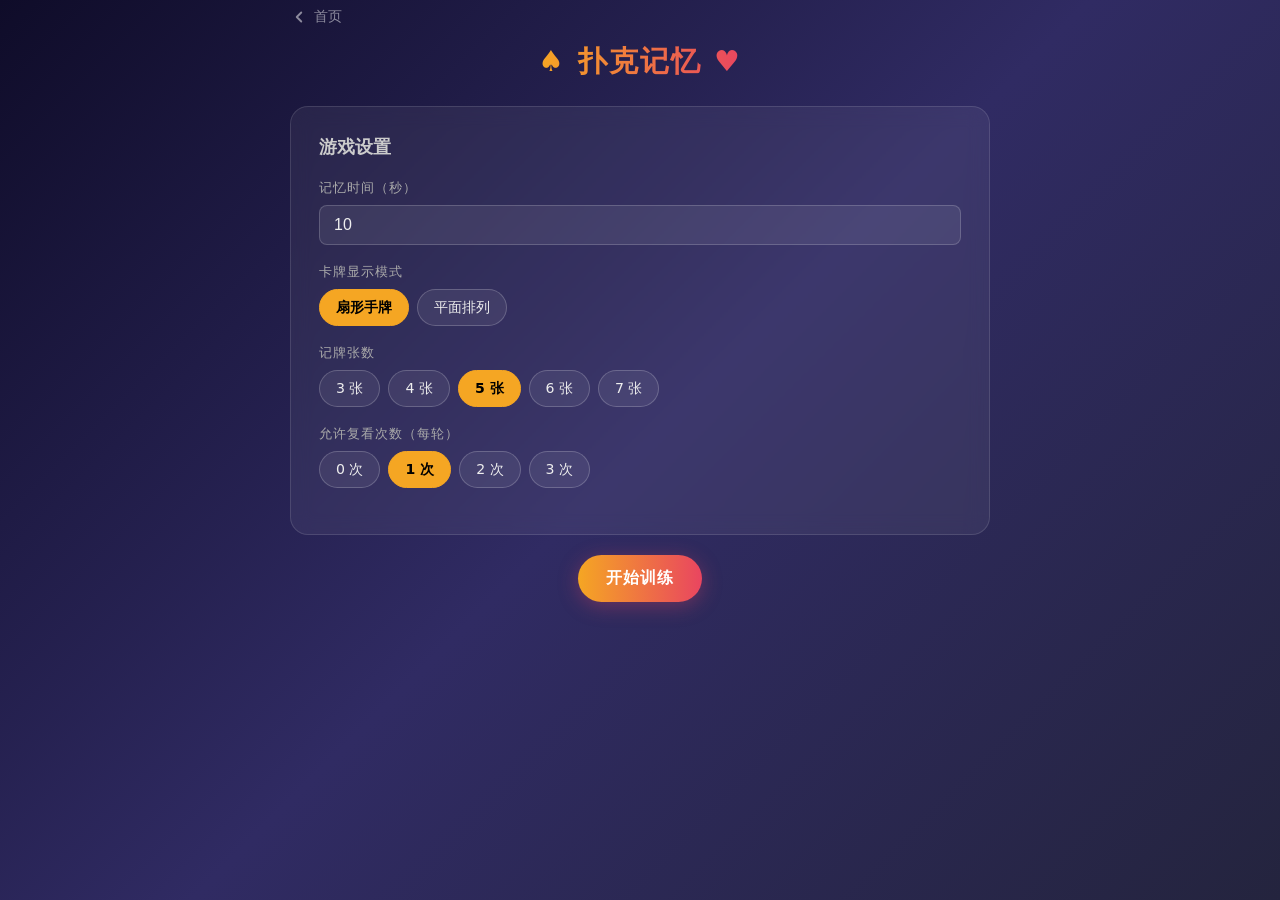
==== poker.html @ 33be3bcc "Add card count setting (3–7 cards) to poker memory game Co-Authored-By: Claude Sonnet 4.6 <noreply@a" ====
<!DOCTYPE html>
<html lang="zh-CN">
<head>
  <meta charset="UTF-8">
  <meta name="viewport" content="width=device-width, initial-scale=1.0, maximum-scale=1.0, user-scalable=no">
  <meta name="apple-mobile-web-app-capable" content="yes">
  <meta name="apple-mobile-web-app-status-bar-style" content="black-translucent">
  <meta name="theme-color" content="#0f0c29">
  <title>扑克记忆</title>
  <link rel="apple-touch-icon" href="icons/icon-180.png">
  <style>
    *, *::before, *::after { box-sizing: border-box; margin: 0; padding: 0; -webkit-tap-highlight-color: transparent; }

    :root {
      --bg1: #0f0c29;
      --bg2: #302b63;
      --bg3: #24243e;
      --accent: #e94560;
      --gold: #f5a623;
      --green: #27ae60;
      --card-bg: #fff;
      --card-w: 120px;
      --card-h: 168px;
      --radius: 10px;
      --font: -apple-system, 'PingFang SC', 'Segoe UI', system-ui, sans-serif;
    }

    body {
      font-family: var(--font);
      min-height: 100dvh;
      background: linear-gradient(135deg, var(--bg1), var(--bg2), var(--bg3));
      color: #eee;
      display: flex;
      flex-direction: column;
      align-items: center;
      padding: env(safe-area-inset-top, 16px) 16px env(safe-area-inset-bottom, 40px);
    }

    /* Back nav */
    .top-nav {
      width: 100%;
      max-width: 700px;
      display: flex;
      align-items: center;
      margin-bottom: 8px;
    }

    .btn-back-home {
      display: inline-flex;
      align-items: center;
      gap: 6px;
      color: rgba(255,255,255,0.5);
      font-size: 14px;
      text-decoration: none;
      padding: 8px 0;
      touch-action: manipulation;
      transition: color 0.15s;
    }
    .btn-back-home:active { color: var(--gold); }

    h1 {
      font-size: 1.8rem;
      font-weight: 700;
      letter-spacing: 2px;
      margin-bottom: 24px;
      background: linear-gradient(90deg, #f5a623, #e94560);
      -webkit-background-clip: text;
      -webkit-text-fill-color: transparent;
      background-clip: text;
    }

    /* Screens */
    .screen { width: 100%; max-width: 700px; display: none; flex-direction: column; align-items: center; gap: 20px; }
    .screen.active { display: flex; }

    /* Settings */
    .settings-card {
      background: rgba(255,255,255,0.06);
      border: 1px solid rgba(255,255,255,0.12);
      border-radius: 18px;
      padding: 28px;
      width: 100%;
      backdrop-filter: blur(10px);
    }
    .settings-card h2 { margin-bottom: 20px; font-size: 1.1rem; color: #ccc; }
    .form-row { display: flex; flex-direction: column; margin-bottom: 18px; }
    .form-row label { font-size: 0.82rem; color: #aaa; margin-bottom: 8px; text-transform: uppercase; letter-spacing: 1px; }
    .form-row input[type=number] {
      background: rgba(255,255,255,0.08); border: 1px solid rgba(255,255,255,0.18);
      border-radius: 8px; color: #eee; font-size: 1rem; padding: 10px 14px; outline: none;
    }
    .form-row input[type=number]:focus { border-color: var(--gold); }

    .chip-group { display: flex; gap: 8px; flex-wrap: wrap; }
    .chip {
      padding: 8px 16px; border-radius: 999px; border: 1px solid rgba(255,255,255,0.2);
      background: rgba(255,255,255,0.07); cursor: pointer; font-size: 0.88rem;
      transition: all .18s; user-select: none; touch-action: manipulation;
    }
    .chip.selected { background: var(--gold); border-color: var(--gold); color: #000; font-weight: 600; }

    /* Buttons */
    .btn {
      display: inline-flex; align-items: center; justify-content: center; gap: 8px;
      padding: 13px 28px; border-radius: 999px; border: none; font-size: 1rem;
      font-weight: 600; cursor: pointer; transition: transform .12s, opacity .12s;
      text-transform: uppercase; letter-spacing: 1px; touch-action: manipulation;
    }
    .btn:active { transform: scale(0.96); opacity: 0.9; }
    .btn-primary { background: linear-gradient(90deg, var(--gold), var(--accent)); color: #fff; box-shadow: 0 4px 20px rgba(229,69,96,.35); }
    .btn-secondary { background: rgba(255,255,255,0.1); border: 1px solid rgba(255,255,255,0.2); color: #eee; }
    .btn-review { background: linear-gradient(90deg, #1a73e8, #6c5ce7); color: #fff; font-size: 0.88rem; padding: 10px 20px; }
    .btn-review:disabled { opacity: 0.35; cursor: not-allowed; transform: none; }
    .btn-submit { background: linear-gradient(90deg, var(--green), #2ecc71); color: #fff; }

    /* Progress */
    .progress-wrap { width: 100%; background: rgba(255,255,255,0.1); border-radius: 999px; height: 6px; overflow: hidden; }
    .progress-bar { height: 100%; border-radius: 999px; background: linear-gradient(90deg, var(--gold), var(--accent)); transition: width .1s linear; }

    /* Timer */
    .timer-display { font-size: 3rem; font-weight: 700; color: var(--gold); letter-spacing: 3px; text-shadow: 0 0 20px rgba(245,166,35,.5); }
    .timer-label { font-size: 0.78rem; color: #888; text-transform: uppercase; letter-spacing: 2px; }

    /* Card stage */
    .card-stage { position: relative; width: 100%; display: block; }

    /* Playing card */
    .card {
      width: var(--card-w); height: var(--card-h); background: var(--card-bg);
      border-radius: var(--radius); box-shadow: 0 8px 32px rgba(0,0,0,.55), 0 2px 6px rgba(0,0,0,.3);
      display: flex; flex-direction: column; align-items: center; justify-content: space-between;
      padding: 8px 6px; font-size: 1.5rem; font-weight: 700; user-select: none; position: relative;
      flex-shrink: 0;
    }
    .card.red { color: #e63946; }
    .card.black { color: #1a1a2e; }
    .card .corner { position: absolute; font-size: 0.72rem; font-weight: 700; line-height: 1.1; display: flex; flex-direction: column; align-items: center; }
    .card .corner.tl { top: 5px; left: 5px; }
    .card .corner.br { bottom: 5px; right: 5px; transform: rotate(180deg); }
    .card .suit-center { display: flex; align-items: center; justify-content: center; flex-grow: 1; width: 100%; overflow: hidden; }

    /* Input */
    .input-row { display: flex; gap: 8px; flex-wrap: wrap; justify-content: center; }
    .card-input-group { display: flex; flex-direction: column; align-items: center; gap: 4px; }
    .card-input-group label { font-size: 0.72rem; color: #888; }
    .card-picker {
      background: rgba(255,255,255,0.08); border: 1px solid rgba(255,255,255,0.2);
      border-radius: 8px; color: #eee; padding: 6px; font-size: 0.85rem; width: 80px; outline: none;
    }
    .card-picker:focus { border-color: var(--gold); }
    .card-picker option { background: #302b63; }

    /* Modal */
    .modal-overlay {
      position: fixed; inset: 0; background: rgba(0,0,0,.75); display: flex;
      align-items: center; justify-content: center; z-index: 1000;
      backdrop-filter: blur(4px); opacity: 0; pointer-events: none; transition: opacity .25s;
    }
    .modal-overlay.show { opacity: 1; pointer-events: all; }
    .modal {
      background: linear-gradient(135deg, #1e1b4b, #302b63); border: 1px solid rgba(255,255,255,0.15);
      border-radius: 20px; padding: 28px; display: flex; flex-direction: column;
      align-items: center; gap: 18px; box-shadow: 0 20px 60px rgba(0,0,0,.6); min-width: 320px; max-width: 90vw;
    }
    .modal h3 { font-size: 1rem; color: var(--gold); }

    /* Result */
    .result-row { display: flex; gap: 10px; justify-content: center; flex-wrap: wrap; }
    .result-card-wrap { display: flex; flex-direction: column; align-items: center; gap: 4px; }
    .result-badge { font-size: 0.72rem; padding: 2px 8px; border-radius: 999px; font-weight: 700; }
    .badge-correct { background: var(--green); color: #fff; }
    .badge-wrong { background: var(--accent); color: #fff; }
    .badge-missed { background: #666; color: #eee; }
    .score-display { font-size: 2.5rem; font-weight: 700; color: var(--gold); }

    /* Stats */
    .stats-grid { display: grid; grid-template-columns: repeat(2, 1fr); gap: 12px; width: 100%; }
    .stat-item { background: rgba(255,255,255,0.06); border: 1px solid rgba(255,255,255,0.1); border-radius: 14px; padding: 16px; text-align: center; }
    .stat-item .stat-value { font-size: 1.8rem; font-weight: 700; color: var(--gold); }
    .stat-item .stat-label { font-size: 0.72rem; color: #888; margin-top: 4px; text-transform: uppercase; letter-spacing: 1px; }
    .review-stats { background: rgba(108,92,231,0.15); border: 1px solid rgba(108,92,231,0.3); border-radius: 14px; padding: 16px; width: 100%; text-align: center; }
    .review-stats h3 { font-size: 0.82rem; color: #a29bfe; margin-bottom: 10px; text-transform: uppercase; letter-spacing: 1px; }
    .rs-row { display: flex; justify-content: space-around; }
    .rs-item .rs-v { font-size: 1.4rem; font-weight: 700; color: #a29bfe; }
    .rs-item .rs-l { font-size: 0.68rem; color: #888; }

    /* Misc */
    .round-info { display: flex; gap: 20px; align-items: center; font-size: 0.85rem; color: #aaa; }
    .round-info span { font-weight: 700; color: #eee; }
    .phase-label { font-size: 0.78rem; text-transform: uppercase; letter-spacing: 2px; color: var(--gold); opacity: 0.8; }

    @keyframes fadeInUp { from { opacity: 0; transform: translateY(20px); } to { opacity: 1; transform: translateY(0); } }
    @keyframes countdown-flash { 0%,100% { color: var(--gold); } 50% { color: var(--accent); } }
    .animate-in { animation: fadeInUp .4s ease both; }

    @media (max-width: 500px) {
      h1 { font-size: 1.4rem; }
      .settings-card { padding: 18px; }
      .modal { min-width: 260px; padding: 20px; }
    }
  </style>
</head>
<body>

<div class="top-nav">
  <a href="index.html" class="btn-back-home">
    <svg width="18" height="18" viewBox="0 0 24 24" fill="none">
      <path d="M15 18l-6-6 6-6" stroke="currentColor" stroke-width="2.5" stroke-linecap="round" stroke-linejoin="round"/>
    </svg>
    首页
  </a>
</div>

<h1>&#9824; 扑克记忆 &#9829;</h1>

<!-- SETTINGS -->
<section id="screen-settings" class="screen active">
  <div class="settings-card animate-in">
    <h2>游戏设置</h2>
    <div class="form-row">
      <label>记忆时间（秒）</label>
      <input id="setting-time" type="number" min="3" max="60" value="10" />
    </div>
    <div class="form-row">
      <label>卡牌显示模式</label>
      <div class="chip-group" id="mode-chips">
        <div class="chip selected" data-mode="fan">扇形手牌</div>
        <div class="chip" data-mode="flat">平面排列</div>
      </div>
    </div>
    <div class="form-row">
      <label>记牌张数</label>
      <div class="chip-group" id="count-chips">
        <div class="chip" data-count="3">3 张</div>
        <div class="chip" data-count="4">4 张</div>
        <div class="chip selected" data-count="5">5 张</div>
        <div class="chip" data-count="6">6 张</div>
        <div class="chip" data-count="7">7 张</div>
      </div>
    </div>
    <div class="form-row">
      <label>允许复看次数（每轮）</label>
      <div class="chip-group" id="review-chips">
        <div class="chip" data-review="0">0 次</div>
        <div class="chip selected" data-review="1">1 次</div>
        <div class="chip" data-review="2">2 次</div>
        <div class="chip" data-review="3">3 次</div>
      </div>
    </div>
  </div>
  <button class="btn btn-primary" onclick="startGame()">开始训练</button>
</section>

<!-- GAME -->
<section id="screen-game" class="screen">
  <div class="round-info">
    轮次：<span id="round-num">1</span>
    &nbsp;|&nbsp;
    总得分：<span id="total-score">0</span>
  </div>

  <!-- Memorize -->
  <div id="phase-memorize" style="width:100%;display:flex;flex-direction:column;align-items:center;gap:16px;">
    <div class="phase-label">记忆阶段</div>
    <div class="timer-label">剩余时间</div>
    <div class="timer-display" id="memo-timer">10</div>
    <div class="progress-wrap" style="max-width:300px;width:90%;">
      <div class="progress-bar" id="memo-bar" style="width:100%"></div>
    </div>
    <div id="card-stage-memo" class="card-stage"></div>
  </div>

  <!-- Input -->
  <div id="phase-input" style="width:100%;display:none;flex-direction:column;align-items:center;gap:16px;">
    <div class="phase-label">输入阶段</div>
    <p style="font-size:0.83rem;color:#aaa;">请选择你记住的 5 张牌（花色 + 点数）</p>
    <div class="input-row" id="card-inputs"></div>
    <div style="display:flex;gap:12px;flex-wrap:wrap;justify-content:center;margin-top:4px;">
      <button id="review-btn" class="btn btn-review" onclick="openReview()">
        &#128065; 复看牌面
        <span id="review-badge" style="font-size:0.72rem;opacity:0.8;"></span>
      </button>
      <button class="btn btn-submit" onclick="submitAnswer()">提交答案</button>
    </div>
  </div>

  <!-- Result -->
  <div id="phase-result" style="width:100%;display:none;flex-direction:column;align-items:center;gap:16px;">
    <div class="phase-label">本轮结果</div>
    <div class="score-display" id="round-score-display">0/5</div>
    <p style="font-size:0.83rem;color:#aaa;">正确答案（上）vs 你的作答（下）</p>
    <div id="result-compare" class="result-row"></div>
    <div style="display:flex;gap:12px;flex-wrap:wrap;justify-content:center;margin-top:8px;">
      <button class="btn btn-secondary" onclick="endGame()">结束训练</button>
      <button class="btn btn-primary" onclick="nextRound()">下一轮 &rarr;</button>
    </div>
  </div>
</section>

<!-- STATS -->
<section id="screen-stats" class="screen">
  <div class="phase-label" style="font-size:1rem;">训练结束</div>
  <div class="stats-grid animate-in">
    <div class="stat-item"><div class="stat-value" id="st-rounds">0</div><div class="stat-label">总轮数</div></div>
    <div class="stat-item"><div class="stat-value" id="st-score">0</div><div class="stat-label">总得分</div></div>
    <div class="stat-item"><div class="stat-value" id="st-accuracy">0%</div><div class="stat-label">正确率</div></div>
    <div class="stat-item"><div class="stat-value" id="st-perfect">0</div><div class="stat-label">满分轮数</div></div>
  </div>
  <div class="review-stats animate-in">
    <h3>复看统计</h3>
    <div class="rs-row">
      <div class="rs-item"><div class="rs-v" id="st-rv-count">0</div><div class="rs-l">复看次数</div></div>
      <div class="rs-item"><div class="rs-v" id="st-rv-total">0s</div><div class="rs-l">总时长</div></div>
      <div class="rs-item"><div class="rs-v" id="st-rv-avg">-</div><div class="rs-l">平均时长</div></div>
    </div>
  </div>
  <button class="btn btn-primary" onclick="goSettings()">重新开始</button>
</section>

<!-- REVIEW MODAL -->
<div id="review-modal" class="modal-overlay">
  <div class="modal">
    <h3>&#128065; 复看牌面</h3>
    <div class="timer-label">自动关闭倒计时</div>
    <div class="timer-display" id="review-timer">5</div>
    <div class="progress-wrap" style="width:200px">
      <div class="progress-bar" id="review-bar" style="width:100%"></div>
    </div>
    <div id="card-stage-review" class="card-stage" style="width:320px;max-width:88vw;"></div>
    <button class="btn btn-secondary" onclick="closeReview(true)">关闭</button>
  </div>
</div>

<script>
const SUITS = ['♠','♥','♦','♣'];
const SUITS_ALL = ['♠','♥','♦','♣','★','☆'];
const RANKS = ['A','2','3','4','5','6','7','8','9','10','J','Q','K'];
const RANKS_ALL = ['A','2','3','4','5','6','7','8','9','10','J','Q','K','大王','小王'];
const RED_SUITS = new Set(['♥','♦','★']);
const REVIEW_DURATION = 5;

let cfg = { time: 10, mode: 'fan', reviewMax: 1, cardCount: 5 };
let currentCards = [];
let roundNum = 0, totalScore = 0, perfectRounds = 0;
let reviewUsedThisRound = 0, globalReviewCount = 0, globalReviewTotalMs = 0;
let memoIntervalId = null, memoRemaining = 0, memoTotal = 0;
let reviewIntervalId = null, reviewRemaining = 0, reviewStart = 0;

function setupChips(selector) {
  document.querySelectorAll(selector).forEach(c => {
    c.addEventListener('click', () => {
      document.querySelectorAll(selector).forEach(x => x.classList.remove('selected'));
      c.classList.add('selected');
    });
  });
}
setupChips('#mode-chips .chip');
setupChips('#review-chips .chip');
setupChips('#count-chips .chip');

function shuffle(arr) {
  const a = [...arr];
  for (let i = a.length - 1; i > 0; i--) {
    const j = Math.floor(Math.random() * (i + 1));
    [a[i], a[j]] = [a[j], a[i]];
  }
  return a;
}

function dealCards() {
  const deck = [];
  for (const s of SUITS) for (const r of RANKS) deck.push({ suit: s, rank: r });
  deck.push({ rank: '大王', suit: '★', isJoker: true, isBig: true });
  deck.push({ rank: '小王', suit: '☆', isJoker: true, isBig: false });
  return shuffle(deck).slice(0, cfg.cardCount);
}

function cardKey(c) { return c ? c.rank + c.suit : ''; }

function showScreen(id) {
  document.querySelectorAll('.screen').forEach(s => s.classList.remove('active'));
  document.getElementById(id).classList.add('active');
}

function setPhase(name) {
  ['memorize','input','result'].forEach(p => {
    document.getElementById('phase-' + p).style.display = p === name ? 'flex' : 'none';
  });
}

function makeCorner(rank, suit, cls) {
  const d = document.createElement('div');
  d.className = 'corner ' + cls;
  d.innerHTML = rank + '<br>' + suit;
  return d;
}

function getFaceCardSVG(rank, suit, isRed) {
  const c  = isRed ? '#B71C1C' : '#1A237E';  // main deep color
  const c2 = isRed ? '#E53935' : '#283593';  // lighter shade
  const sk = '#FDDCB5';                       // skin
  const gd = '#F9A825';                       // gold

  const face = `
    <ellipse cx="50" cy="80" rx="18" ry="20" fill="${sk}"/>
    <ellipse cx="43" cy="77" rx="3.5" ry="3.5" fill="${c}"/>
    <ellipse cx="57" cy="77" rx="3.5" ry="3.5" fill="${c}"/>
    <circle cx="44.5" cy="75.5" r="1" fill="white"/>
    <circle cx="58.5" cy="75.5" r="1" fill="white"/>`;

  if (rank === 'K') return `<svg viewBox="0 0 100 140" xmlns="http://www.w3.org/2000/svg">
    <polygon points="14,52 25,30 37,50 50,22 63,50 75,30 86,52" fill="${gd}"/>
    <rect x="12" y="50" width="76" height="10" rx="4" fill="${gd}"/>
    <circle cx="25" cy="36" r="3" fill="white" opacity=".9"/>
    <circle cx="50" cy="27" r="4" fill="white" opacity=".9"/>
    <circle cx="75" cy="36" r="3" fill="white" opacity=".9"/>
    <ellipse cx="33" cy="85" rx="7" ry="16" fill="${c}" opacity=".45"/>
    <ellipse cx="67" cy="85" rx="7" ry="16" fill="${c}" opacity=".45"/>
    ${face}
    <path d="M36 70 L47 68" stroke="${c}" stroke-width="3" stroke-linecap="round"/>
    <path d="M53 68 L64 70" stroke="${c}" stroke-width="3" stroke-linecap="round"/>
    <path d="M49 84 Q47 88 49 90 Q50 91 51 90 Q53 88 51 84" stroke="${c}" stroke-width="1.2" fill="none" opacity=".5"/>
    <path d="M38 92 Q44 88 50 91 Q56 88 62 92" stroke="${c}" stroke-width="3" fill="none" stroke-linecap="round"/>
    <path d="M32 97 Q50 114 68 97 Q68 111 50 117 Q32 111 32 97Z" fill="${c}" opacity=".38"/>
    <path d="M18 140 L22 110 L38 100 L50 104 L62 100 L78 110 L82 140Z" fill="${c}"/>
    <path d="M38 100 Q50 108 62 100" stroke="${gd}" stroke-width="2.5" fill="none"/>
    <text x="50" y="125" text-anchor="middle" dominant-baseline="central" font-size="18" fill="${gd}" font-weight="bold">${suit}</text>
    <line x1="77" y1="62" x2="85" y2="112" stroke="${gd}" stroke-width="3.5" stroke-linecap="round"/>
    <circle cx="80" cy="59" r="6" fill="${gd}"/><circle cx="80" cy="59" r="2.5" fill="white" opacity=".6"/>
  </svg>`;

  if (rank === 'Q') return `<svg viewBox="0 0 100 140" xmlns="http://www.w3.org/2000/svg">
    <path d="M20,54 L30,32 Q40,48 50,26 Q60,48 70,32 L80,54Z" fill="${gd}"/>
    <rect x="18" y="52" width="64" height="9" rx="3" fill="${gd}"/>
    <circle cx="30" cy="38" r="3" fill="white" opacity=".9"/>
    <circle cx="50" cy="32" r="4" fill="white" opacity=".9"/>
    <circle cx="70" cy="38" r="3" fill="white" opacity=".9"/>
    <path d="M32 62 Q20 85 24 107" stroke="${c}" stroke-width="7" fill="none" stroke-linecap="round" opacity=".65"/>
    <path d="M68 62 Q80 85 76 107" stroke="${c}" stroke-width="7" fill="none" stroke-linecap="round" opacity=".65"/>
    ${face}
    <path d="M37 72 Q42 70 46 72" stroke="${c}" stroke-width="1.8" fill="none" stroke-linecap="round"/>
    <path d="M54 72 Q58 70 63 72" stroke="${c}" stroke-width="1.8" fill="none" stroke-linecap="round"/>
    <path d="M40 75 Q43 73 46 75" stroke="${c}" stroke-width="1" fill="none"/>
    <path d="M54 75 Q57 73 60 75" stroke="${c}" stroke-width="1" fill="none"/>
    <path d="M44 88 Q50 86 56 88" stroke="${c}" stroke-width="1.5" fill="none" stroke-linecap="round"/>
    <path d="M44 88 Q50 94 56 88" fill="${c}" opacity=".55"/>
    <path d="M34 103 Q50 115 66 103" stroke="${gd}" stroke-width="2" fill="none"/>
    <circle cx="42" cy="109" r="2" fill="${gd}"/>
    <circle cx="50" cy="113" r="2.5" fill="${gd}"/>
    <circle cx="58" cy="109" r="2" fill="${gd}"/>
    <path d="M18 140 L23 108 L38 100 L50 104 L62 100 L77 108 L82 140Z" fill="${c}"/>
    <text x="50" y="124" text-anchor="middle" dominant-baseline="central" font-size="17" fill="${gd}" font-weight="bold">${suit}</text>
    <line x1="75" y1="64" x2="82" y2="108" stroke="${gd}" stroke-width="2.5" stroke-linecap="round"/>
    <circle cx="78" cy="60" r="6" fill="${c}" stroke="${gd}" stroke-width="2"/>
    <circle cx="78" cy="60" r="2.5" fill="${gd}"/>
  </svg>`;

  // Jack
  const ac = isRed ? '#E57373' : '#7986CB';
  return `<svg viewBox="0 0 100 140" xmlns="http://www.w3.org/2000/svg">
    <ellipse cx="48" cy="46" rx="27" ry="11" fill="${c}" transform="rotate(-6,48,46)"/>
    <path d="M73 38 Q90 16 85 6 Q79 20 78 30 Q86 12 81 5 Q73 20 76 30" fill="${ac}" opacity=".9"/>
    <path d="M73 38 Q82 22 77 16 Q72 26 75 30" fill="${c}" opacity=".4"/>
    <path d="M21 52 Q48 43 74 46" stroke="${gd}" stroke-width="5" stroke-linecap="round" fill="none"/>
    <circle cx="36" cy="49" r="4" fill="${gd}"/>
    <text x="36" y="50" text-anchor="middle" dominant-baseline="central" font-size="5.5" fill="${c}" font-weight="bold">${suit}</text>
    <ellipse cx="50" cy="78" rx="17" ry="19" fill="${sk}"/>
    <ellipse cx="43" cy="75" rx="3.5" ry="3.5" fill="${c}"/>
    <ellipse cx="57" cy="75" rx="3.5" ry="3.5" fill="${c}"/>
    <circle cx="44.5" cy="73.5" r="1" fill="white"/>
    <circle cx="58.5" cy="73.5" r="1" fill="white"/>
    <path d="M38 70 L47 68" stroke="${c}" stroke-width="2" stroke-linecap="round"/>
    <path d="M53 68 L62 70" stroke="${c}" stroke-width="2" stroke-linecap="round"/>
    <path d="M43 86 Q52 93 59 88" stroke="${c}" stroke-width="2" fill="none" stroke-linecap="round"/>
    <path d="M22 140 L26 106 L40 97 L50 101 L60 97 L74 106 L78 140Z" fill="${c}"/>
    <line x1="40" y1="97" x2="50" y2="112" stroke="white" stroke-width="1.5" opacity=".4"/>
    <line x1="60" y1="97" x2="50" y2="112" stroke="white" stroke-width="1.5" opacity=".4"/>
    <path d="M40 97 Q50 108 60 97" stroke="${gd}" stroke-width="2" fill="none"/>
    <text x="50" y="124" text-anchor="middle" dominant-baseline="central" font-size="17" fill="${gd}" font-weight="bold">${suit}</text>
    <line x1="76" y1="58" x2="84" y2="108" stroke="${gd}" stroke-width="3" stroke-linecap="round"/>
    <polygon points="76,58 89,50 88,64" fill="${gd}"/>
    <line x1="80" y1="72" x2="89" y2="68" stroke="${gd}" stroke-width="2.5" stroke-linecap="round"/>
  </svg>`;
}

function getJokerSVG(isBig) {
  if (isBig) return `<svg viewBox="0 0 100 140" xmlns="http://www.w3.org/2000/svg">
    <path d="M50 12 Q62 24 74 20 Q66 36 72 46 L50 50 Z" fill="#E53935"/>
    <path d="M50 12 Q38 24 26 20 Q34 36 28 46 L50 50 Z" fill="#1565C0"/>
    <path d="M50 50 L28 46 Q30 58 50 60 Q70 58 72 46 Z" fill="#F9A825"/>
    <circle cx="74" cy="20" r="5" fill="#F9A825" stroke="#E65100" stroke-width="1"/>
    <circle cx="26" cy="20" r="5" fill="#F9A825" stroke="#E65100" stroke-width="1"/>
    <circle cx="50" cy="12" r="5" fill="#F9A825" stroke="#E65100" stroke-width="1"/>
    <ellipse cx="50" cy="80" rx="17" ry="19" fill="#FDDCB5"/>
    <path d="M40 70 L44 74 L40 78 L36 74 Z" fill="#E53935" opacity=".7"/>
    <path d="M60 70 L64 74 L60 78 L56 74 Z" fill="#1565C0" opacity=".7"/>
    <ellipse cx="42" cy="76" rx="3" ry="2.8" fill="#1A237E"/>
    <ellipse cx="58" cy="76" rx="3" ry="2.8" fill="#1A237E"/>
    <circle cx="43.5" cy="74.5" r="1" fill="white"/>
    <circle cx="59.5" cy="74.5" r="1" fill="white"/>
    <path d="M38 88 Q50 97 62 88" stroke="#B71C1C" stroke-width="2.5" fill="none" stroke-linecap="round"/>
    <path d="M18 140 L22 110 L38 100 L50 104 L62 100 L78 110 L82 140Z" fill="#6A1B9A"/>
    <text x="50" y="124" text-anchor="middle" dominant-baseline="central" font-size="14" fill="#F9A825" font-weight="bold">大王</text>
    <text x="25" y="114" text-anchor="middle" font-size="13" fill="#F9A825">★</text>
    <text x="75" y="114" text-anchor="middle" font-size="13" fill="#F9A825">★</text>
  </svg>`;

  return `<svg viewBox="0 0 100 140" xmlns="http://www.w3.org/2000/svg">
    <path d="M50 14 Q64 24 76 20 Q67 38 72 48 L50 52 Z" fill="#37474F"/>
    <path d="M50 14 Q36 24 24 20 Q33 38 28 48 L50 52 Z" fill="#546E7A"/>
    <line x1="28" y1="48" x2="72" y2="48" stroke="#37474F" stroke-width="5" stroke-linecap="round"/>
    <circle cx="76" cy="20" r="4.5" fill="#B0BEC5" stroke="#78909C" stroke-width="1"/>
    <circle cx="24" cy="20" r="4.5" fill="#B0BEC5" stroke="#78909C" stroke-width="1"/>
    <ellipse cx="50" cy="80" rx="17" ry="19" fill="#FDDCB5"/>
    <ellipse cx="43" cy="77" rx="3.5" ry="3.5" fill="#263238"/>
    <ellipse cx="57" cy="77" rx="3.5" ry="3.5" fill="#263238"/>
    <circle cx="44.5" cy="75.5" r="1" fill="white"/>
    <circle cx="58.5" cy="75.5" r="1" fill="white"/>
    <path d="M40 88 Q50 95 60 88" stroke="#546E7A" stroke-width="2" fill="none" stroke-linecap="round"/>
    <path d="M22 140 L26 110 L40 100 L50 104 L60 100 L74 110 L78 140Z" fill="#37474F"/>
    <text x="50" y="124" text-anchor="middle" dominant-baseline="central" font-size="14" fill="#B0BEC5" font-weight="bold">小王</text>
    <text x="25" y="114" text-anchor="middle" font-size="13" fill="#B0BEC5">☆</text>
    <text x="75" y="114" text-anchor="middle" font-size="13" fill="#B0BEC5">☆</text>
  </svg>`;
}

// PIP_DEFS: [x, y, flip] in viewBox 0 0 100 140, dominant-baseline="central"
const PIP_DEFS = {
  1:  { sz: 52, p: [[50,70,false]] },
  2:  { sz: 34, p: [[50,34,false],[50,106,true]] },
  3:  { sz: 32, p: [[50,28,false],[50,70,false],[50,112,true]] },
  4:  { sz: 30, p: [[28,34,false],[72,34,false],[28,106,true],[72,106,true]] },
  5:  { sz: 28, p: [[28,34,false],[72,34,false],[50,70,false],[28,106,true],[72,106,true]] },
  6:  { sz: 26, p: [[28,28,false],[72,28,false],[28,70,false],[72,70,false],[28,112,true],[72,112,true]] },
  7:  { sz: 24, p: [[28,26,false],[72,26,false],[50,46,false],[28,64,false],[72,64,false],[28,108,true],[72,108,true]] },
  8:  { sz: 22, p: [[28,24,false],[72,24,false],[50,42,false],[28,60,false],[72,60,false],[50,98,true],[28,116,true],[72,116,true]] },
  9:  { sz: 21, p: [[28,24,false],[72,24,false],[28,52,false],[72,52,false],[50,70,false],[28,88,true],[72,88,true],[28,116,true],[72,116,true]] },
  10: { sz: 20, p: [[28,26,false],[72,26,false],[50,44,false],[28,58,false],[72,58,false],[28,82,true],[72,82,true],[50,96,true],[28,114,true],[72,114,true]] }
};

function buildCard(card, small, cw, ch) {
  const isRed = card.isJoker ? card.isBig : RED_SUITS.has(card.suit);
  const el = document.createElement('div');
  el.className = 'card ' + (isRed ? 'red' : 'black');
  if (small) {
    el.style.cssText = 'position:relative;left:auto;width:62px;height:87px;font-size:1rem;margin:0;flex-shrink:0;';
  } else if (cw) {
    el.style.width = cw + 'px';
    el.style.height = ch + 'px';
    el.style.fontSize = Math.max(9, Math.round(cw * 0.115)) + 'px';
    el.style.padding = Math.round(cw * 0.06) + 'px ' + Math.round(cw * 0.05) + 'px';
  }
  el.appendChild(makeCorner(card.rank, card.isJoker ? '' : card.suit, 'tl'));
  if (!small) {
    const center = document.createElement('div');
    center.className = 'suit-center';
    if (card.isJoker) {
      center.innerHTML = getJokerSVG(card.isBig);
    } else if (['J','Q','K'].includes(card.rank)) {
      center.innerHTML = getFaceCardSVG(card.rank, card.suit, isRed);
    } else {
      const n = card.rank === 'A' ? 1 : parseInt(card.rank);
      const def = PIP_DEFS[n] || PIP_DEFS[1];
      const pips = def.p.map(([x,y,flip]) =>
        `<text x="${x}" y="${y}" text-anchor="middle" dominant-baseline="central" font-size="${def.sz}" fill="currentColor"${flip ? ` transform="rotate(180,${x},${y})"` : ''}>${card.suit}</text>`
      ).join('');
      center.innerHTML = `<svg width="100%" height="100%" viewBox="0 0 100 140" xmlns="http://www.w3.org/2000/svg">${pips}</svg>`;
    }
    el.appendChild(center);
  }
  el.appendChild(makeCorner(card.rank, card.isJoker ? '' : card.suit, 'br'));
  return el;
}

function renderCards(containerId, cards, mode) {
  const stage = document.getElementById(containerId);
  stage.innerHTML = '';
  const W = stage.offsetWidth || (window.innerWidth - 32);

  if (mode === 'flat') {
    const CW = Math.min(110, Math.max(56, Math.floor((W - 40) / cards.length - 8)));
    const CH = Math.round(CW * 1.4);
    stage.style.cssText = `display:flex;flex-direction:row;justify-content:center;align-items:center;gap:8px;flex-wrap:nowrap;width:100%;height:${CH + 16}px;`;
    cards.forEach(card => stage.appendChild(buildCard(card, false, CW, CH)));
  } else {
    // Fan: dynamic sizing based on container width
    const SPREAD = 20; // total fan angle (degrees)
    const halfRad = (SPREAD / 2) * Math.PI / 180;
    const CW = Math.min(114, Math.max(68, Math.floor(W * 0.26)));
    const CH = Math.round(CW * 1.4);
    // Radius so fan centers span ~88% of width minus one card
    const R = Math.min(340, Math.floor((W * 0.88 - CW) / (2 * Math.sin(halfRad))));
    const vertDrop = R * (1 - Math.cos(halfRad));
    const stageH = Math.round(CH + vertDrop + 20);

    stage.style.cssText = `display:block;position:relative;width:100%;height:${stageH}px;`;

    const total = cards.length;
    const step = total > 1 ? SPREAD / (total - 1) : 0;
    const cx = W / 2;
    const topY = CH / 2 + 10;

    cards.forEach((card, i) => {
      const angle = -SPREAD / 2 + step * i;
      const rad = angle * Math.PI / 180;
      const x = cx + Math.sin(rad) * R;
      const y = topY + (1 - Math.cos(rad)) * R * 0.18;
      const cardEl = buildCard(card, false, CW, CH);
      cardEl.style.position = 'absolute';
      cardEl.style.left = x + 'px';
      cardEl.style.top = y + 'px';
      cardEl.style.transform = `translate(-50%,-50%) rotate(${angle}deg)`;
      cardEl.style.zIndex = i;
      cardEl.style.opacity = '0';
      cardEl.style.transition = `opacity 0.3s ease ${i * 0.07}s`;
      setTimeout(() => { cardEl.style.opacity = '1'; }, 20);
      stage.appendChild(cardEl);
    });
  }
}

function startGame() {
  cfg.time = Math.max(3, parseInt(document.getElementById('setting-time').value) || 10);
  cfg.mode = (document.querySelector('#mode-chips .chip.selected') || {}).dataset.mode || 'fan';
  cfg.reviewMax = parseInt((document.querySelector('#review-chips .chip.selected') || { dataset:{review:'1'} }).dataset.review);
  cfg.cardCount = parseInt((document.querySelector('#count-chips .chip.selected') || { dataset:{count:'5'} }).dataset.count);
  roundNum = 0; totalScore = 0; perfectRounds = 0; globalReviewCount = 0; globalReviewTotalMs = 0;
  document.getElementById('total-score').textContent = '0';
  showScreen('screen-game');
  startRound();
}

function startRound() {
  roundNum++;
  reviewUsedThisRound = 0;
  document.getElementById('round-num').textContent = roundNum;
  currentCards = dealCards();
  setPhase('memorize');
  renderCards('card-stage-memo', currentCards, cfg.mode);
  memoTotal = cfg.time; memoRemaining = cfg.time;
  renderMemoTimer();
  clearInterval(memoIntervalId);
  memoIntervalId = setInterval(() => {
    memoRemaining--;
    renderMemoTimer();
    if (memoRemaining <= 0) { clearInterval(memoIntervalId); startInputPhase(); }
  }, 1000);
}

function renderMemoTimer() {
  const el = document.getElementById('memo-timer');
  el.textContent = memoRemaining;
  if (memoRemaining <= 3) {
    el.style.animation = 'countdown-flash .5s ease';
    setTimeout(() => { el.style.animation = ''; }, 500);
  }
  document.getElementById('memo-bar').style.width = ((memoRemaining / memoTotal) * 100) + '%';
}

function startInputPhase() {
  setPhase('input');
  const container = document.getElementById('card-inputs');
  container.innerHTML = '';
  for (let i = 0; i < cfg.cardCount; i++) {
    const g = document.createElement('div');
    g.className = 'card-input-group';
    const lbl = document.createElement('label');
    lbl.textContent = '第' + (i+1) + '张';
    const suitSel = document.createElement('select');
    suitSel.className = 'card-picker'; suitSel.id = 'inp-suit-' + i;
    suitSel.innerHTML = '<option value="">花色</option>' + SUITS_ALL.map(s => `<option value="${s}">${s}</option>`).join('');
    const rankSel = document.createElement('select');
    rankSel.className = 'card-picker'; rankSel.id = 'inp-rank-' + i;
    rankSel.innerHTML = '<option value="">点数</option>' + RANKS_ALL.map(r => `<option value="${r}">${r}</option>`).join('');
    // Auto-set rank when joker suit is chosen
    suitSel.addEventListener('change', () => {
      if (suitSel.value === '★') rankSel.value = '大王';
      else if (suitSel.value === '☆') rankSel.value = '小王';
    });
    // Auto-set suit when joker rank is chosen
    rankSel.addEventListener('change', () => {
      if (rankSel.value === '大王') suitSel.value = '★';
      else if (rankSel.value === '小王') suitSel.value = '☆';
    });
    g.append(lbl, suitSel, rankSel);
    container.appendChild(g);
  }
  updateReviewBtn();
}

function updateReviewBtn() {
  const rem = cfg.reviewMax - reviewUsedThisRound;
  document.getElementById('review-btn').disabled = rem <= 0;
  document.getElementById('review-badge').textContent = '(剩余' + rem + '次)';
}

function openReview() {
  if (reviewUsedThisRound >= cfg.reviewMax) return;
  reviewUsedThisRound++; globalReviewCount++;
  updateReviewBtn();
  reviewStart = Date.now(); reviewRemaining = REVIEW_DURATION;
  renderCards('card-stage-review', currentCards, cfg.mode);
  document.getElementById('review-modal').classList.add('show');
  renderReviewTimer();
  clearInterval(reviewIntervalId);
  reviewIntervalId = setInterval(() => {
    reviewRemaining--;
    renderReviewTimer();
    if (reviewRemaining <= 0) closeReview(false);
  }, 1000);
}

function renderReviewTimer() {
  document.getElementById('review-timer').textContent = reviewRemaining;
  document.getElementById('review-bar').style.width = ((reviewRemaining / REVIEW_DURATION) * 100) + '%';
}

function closeReview() {
  clearInterval(reviewIntervalId);
  globalReviewTotalMs += Date.now() - reviewStart;
  document.getElementById('review-modal').classList.remove('show');
}

function submitAnswer() {
  const userCards = [];
  for (let i = 0; i < cfg.cardCount; i++) {
    const suit = document.getElementById('inp-suit-' + i).value;
    const rank = document.getElementById('inp-rank-' + i).value;
    userCards.push((suit && rank) ? { suit, rank } : null);
  }
  const correctSet = new Set(currentCards.map(cardKey));
  const matched = new Set();
  let correct = 0;
  userCards.forEach(uc => {
    if (!uc) return;
    const k = cardKey(uc);
    if (correctSet.has(k) && !matched.has(k)) { correct++; matched.add(k); }
  });
  totalScore += correct;
  if (correct === cfg.cardCount) perfectRounds++;
  document.getElementById('total-score').textContent = totalScore;
  showResult(correct, userCards);
}

function showResult(correct, userCards) {
  setPhase('result');
  document.getElementById('round-score-display').textContent = correct + '/' + cfg.cardCount;
  const container = document.getElementById('result-compare');
  container.innerHTML = '';
  currentCards.forEach((card, i) => {
    const uc = userCards[i];
    const isMatch = uc && cardKey(uc) === cardKey(card);
    const wrap = document.createElement('div');
    wrap.className = 'result-card-wrap';
    wrap.style.cssText = 'opacity:0;transform:translateY(16px);transition:opacity 0.4s ease ' + (i*0.1) + 's,transform 0.4s ease ' + (i*0.1) + 's;';
    const cEl = buildCard(card, true);
    const cLab = document.createElement('div');
    cLab.className = 'result-badge badge-correct'; cLab.textContent = '正确';
    wrap.append(cEl, cLab);
    if (uc) {
      const uEl = buildCard(uc, true);
      uEl.style.marginTop = '6px';
      if (!isMatch) uEl.style.boxShadow = '0 0 0 2px #e94560';
      const uLab = document.createElement('div');
      uLab.className = 'result-badge ' + (isMatch ? 'badge-correct' : 'badge-wrong');
      uLab.textContent = isMatch ? '✓' : ('✗ ' + cardKey(uc));
      wrap.append(uEl, uLab);
    } else {
      const miss = document.createElement('div');
      miss.className = 'result-badge badge-missed'; miss.style.marginTop = '6px'; miss.textContent = '未填';
      wrap.appendChild(miss);
    }
    container.appendChild(wrap);
    setTimeout(() => { wrap.style.opacity = '1'; wrap.style.transform = 'translateY(0)'; }, 50);
  });
}

function nextRound() { startRound(); }

function endGame() {
  clearInterval(memoIntervalId);
  const total = roundNum * cfg.cardCount;
  const acc = total > 0 ? Math.round((totalScore / total) * 100) : 0;
  const rvTotal = Math.round(globalReviewTotalMs / 1000);
  const rvAvg = globalReviewCount > 0 ? Math.round(globalReviewTotalMs / globalReviewCount / 1000) : 0;
  document.getElementById('st-rounds').textContent = roundNum;
  document.getElementById('st-score').textContent = totalScore;
  document.getElementById('st-accuracy').textContent = acc + '%';
  document.getElementById('st-perfect').textContent = perfectRounds;
  document.getElementById('st-rv-count').textContent = globalReviewCount;
  document.getElementById('st-rv-total').textContent = rvTotal + 's';
  document.getElementById('st-rv-avg').textContent = globalReviewCount > 0 ? rvAvg + 's' : '-';
  showScreen('screen-stats');
}

function goSettings() { showScreen('screen-settings'); }
</script>
</body>
</html>
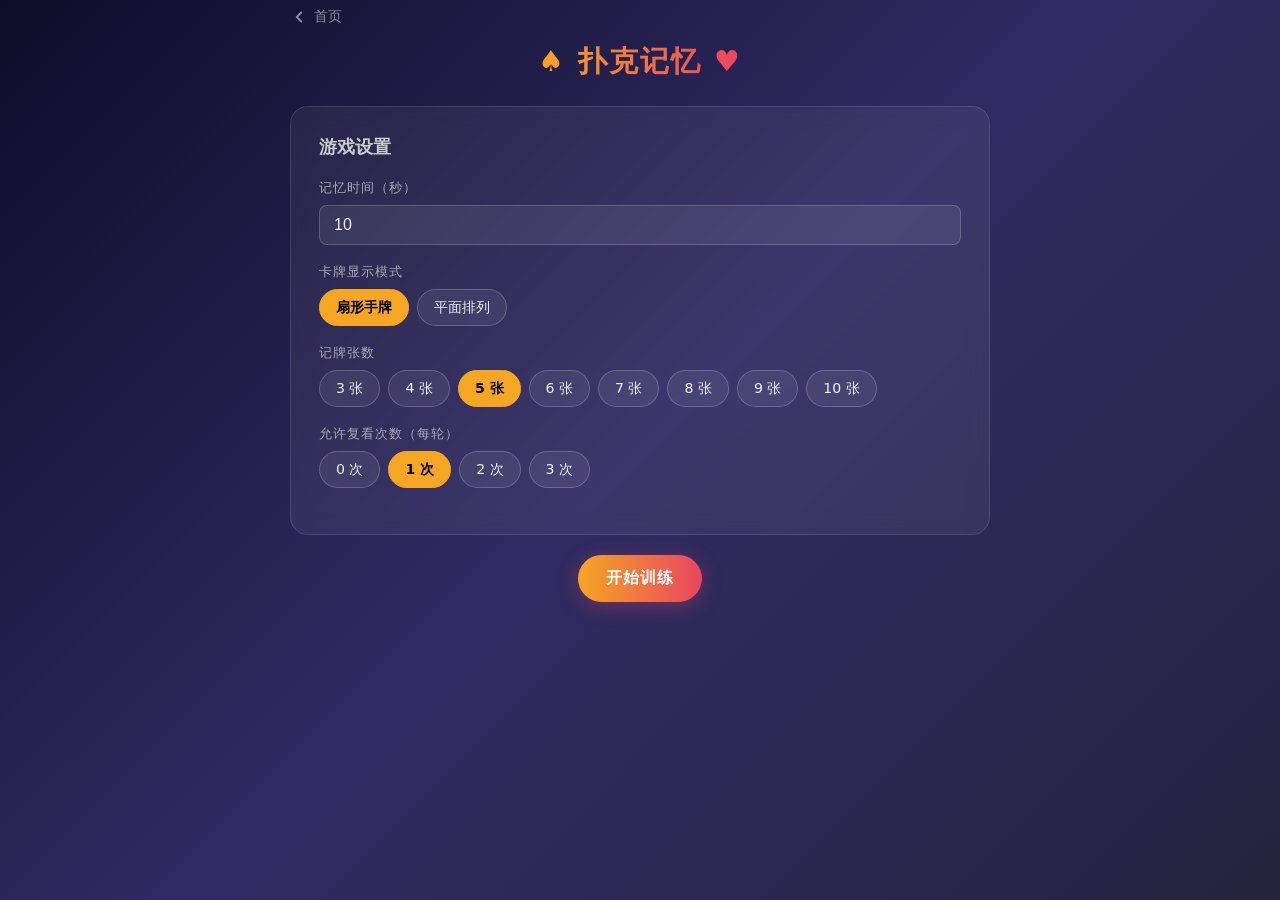
==== commit 7e23ed2b: "Extend card count to 10, add reshuffle button below fan Co-Authored-By: Claude Sonnet 4.6 <noreply@a" ====
--- a/poker.html
+++ b/poker.html
@@ -236,6 +236,9 @@
         <div class="chip selected" data-count="5">5 张</div>
         <div class="chip" data-count="6">6 张</div>
         <div class="chip" data-count="7">7 张</div>
+        <div class="chip" data-count="8">8 张</div>
+        <div class="chip" data-count="9">9 张</div>
+        <div class="chip" data-count="10">10 张</div>
       </div>
     </div>
     <div class="form-row">
@@ -268,6 +271,18 @@
       <div class="progress-bar" id="memo-bar" style="width:100%"></div>
     </div>
     <div id="card-stage-memo" class="card-stage"></div>
+    <button onclick="reshuffleMemo()" style="
+      margin-top:4px;width:48px;height:48px;border-radius:50%;
+      background:rgba(255,255,255,0.1);border:1px solid rgba(255,255,255,0.2);
+      color:rgba(255,255,255,0.7);cursor:pointer;display:flex;align-items:center;
+      justify-content:center;transition:transform 0.25s ease,background 0.15s;
+      touch-action:manipulation;flex-shrink:0;" id="btn-reshuffle"
+      title="重新洗牌">
+      <svg width="22" height="22" viewBox="0 0 24 24" fill="none">
+        <path d="M1 4v6h6" stroke="currentColor" stroke-width="2.2" stroke-linecap="round" stroke-linejoin="round"/>
+        <path d="M3.51 15a9 9 0 1 0 .49-4.65" stroke="currentColor" stroke-width="2.2" stroke-linecap="round" stroke-linejoin="round"/>
+      </svg>
+    </button>
   </div>
 
   <!-- Input -->
@@ -583,33 +598,29 @@
     stage.style.cssText = `display:flex;flex-direction:row;justify-content:center;align-items:center;gap:8px;flex-wrap:nowrap;width:100%;height:${CH + 16}px;`;
     cards.forEach(card => stage.appendChild(buildCard(card, false, CW, CH)));
   } else {
-    // Fan: dynamic sizing based on container width
-    const SPREAD = 20; // total fan angle (degrees)
-    const halfRad = (SPREAD / 2) * Math.PI / 180;
+    // Fan: cards rotate from bottom-center pivot so bottoms converge naturally
+    const SPREAD = 30; // total fan angle
     const CW = Math.min(114, Math.max(68, Math.floor(W * 0.26)));
     const CH = Math.round(CW * 1.4);
-    // Radius so fan centers span ~88% of width minus one card
-    const R = Math.min(340, Math.floor((W * 0.88 - CW) / (2 * Math.sin(halfRad))));
-    const vertDrop = R * (1 - Math.cos(halfRad));
-    const stageH = Math.round(CH + vertDrop + 20);
-
-    stage.style.cssText = `display:block;position:relative;width:100%;height:${stageH}px;`;
+    const stageH = CH + Math.round(CW * 0.28);
+
+    stage.style.cssText = `display:block;position:relative;width:100%;height:${stageH}px;overflow:visible;`;
 
     const total = cards.length;
     const step = total > 1 ? SPREAD / (total - 1) : 0;
     const cx = W / 2;
-    const topY = CH / 2 + 10;
 
     cards.forEach((card, i) => {
       const angle = -SPREAD / 2 + step * i;
       const rad = angle * Math.PI / 180;
-      const x = cx + Math.sin(rad) * R;
-      const y = topY + (1 - Math.cos(rad)) * R * 0.18;
+      // Tiny bottom spread — makes bottoms nearly meet, tops fan out
+      const bottomX = cx + Math.sin(rad) * CW * 0.35;
       const cardEl = buildCard(card, false, CW, CH);
       cardEl.style.position = 'absolute';
-      cardEl.style.left = x + 'px';
-      cardEl.style.top = y + 'px';
-      cardEl.style.transform = `translate(-50%,-50%) rotate(${angle}deg)`;
+      cardEl.style.left = bottomX + 'px';
+      cardEl.style.bottom = '8px';
+      cardEl.style.transformOrigin = '50% 100%'; // pivot at card bottom-center
+      cardEl.style.transform = `translateX(-50%) rotate(${angle}deg)`;
       cardEl.style.zIndex = i;
       cardEl.style.opacity = '0';
       cardEl.style.transition = `opacity 0.3s ease ${i * 0.07}s`;
@@ -645,6 +656,15 @@
     renderMemoTimer();
     if (memoRemaining <= 0) { clearInterval(memoIntervalId); startInputPhase(); }
   }, 1000);
+}
+
+function reshuffleMemo() {
+  currentCards = dealCards();
+  renderCards('card-stage-memo', currentCards, cfg.mode);
+  const btn = document.getElementById('btn-reshuffle');
+  btn.style.transform = 'rotate(360deg)';
+  btn.style.background = 'rgba(245,166,35,0.25)';
+  setTimeout(() => { btn.style.transform = ''; btn.style.background = ''; }, 300);
 }
 
 function renderMemoTimer() {
